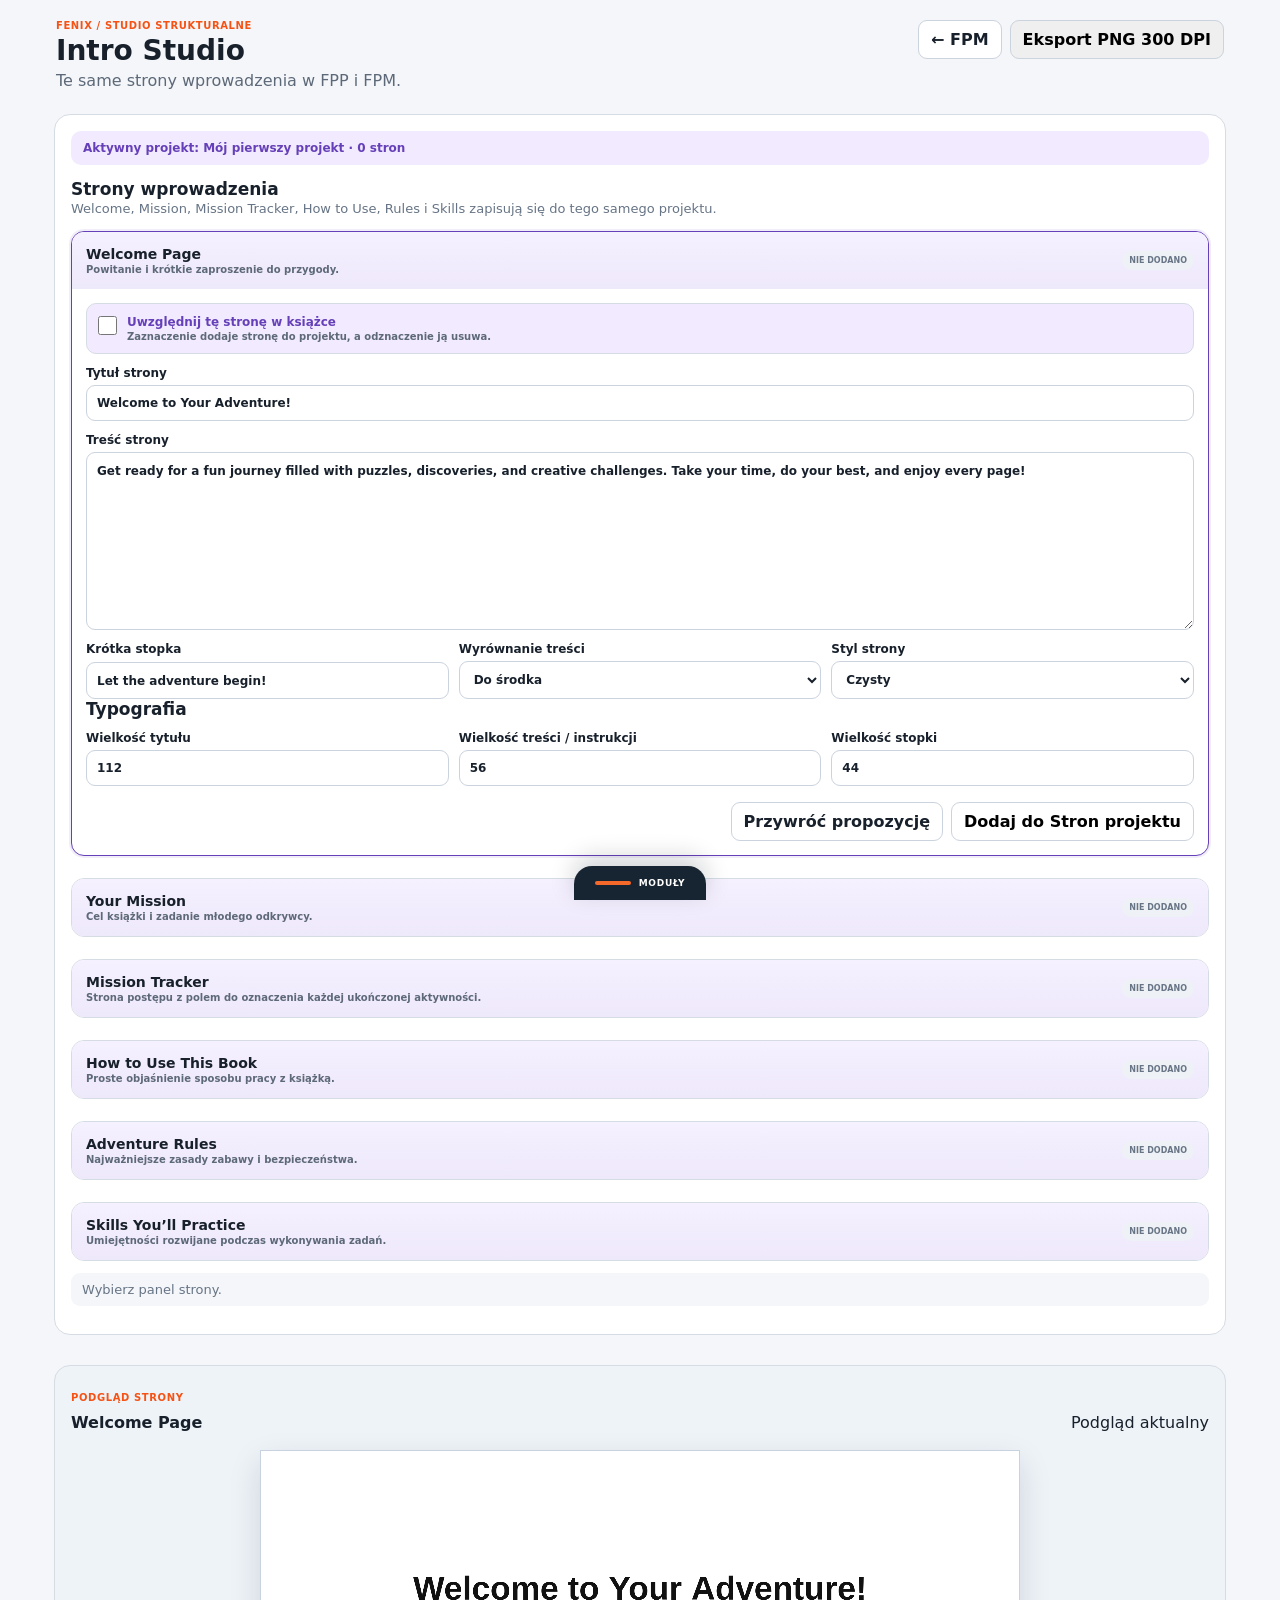
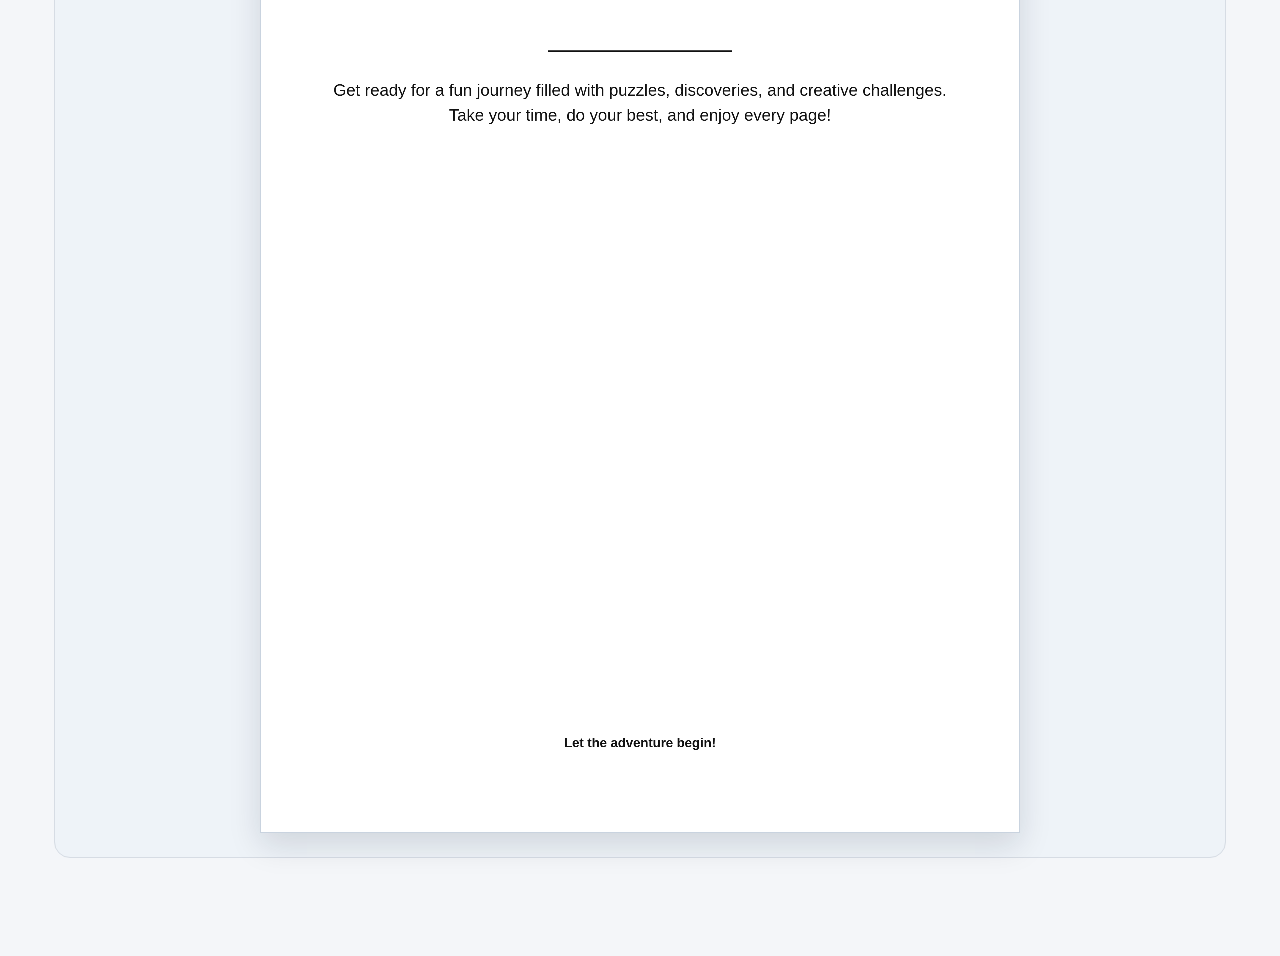
==== modules/intro-studio/index.html @ 54fc4a0f "Activate Intro Studio in FPM using shared logic" ====
<!doctype html><html lang="pl"><head><meta charset="utf-8"><meta name="viewport" content="width=device-width,initial-scale=1,viewport-fit=cover"><meta name="theme-color" content="#0e151c"><title>FPM · Intro Studio</title><link rel="stylesheet" href="../../fpm.css?v=13"><link rel="stylesheet" href="intro.css?v=1"></head><body data-module="intro-studio" data-engine="specialized"><header><div><p class="eyebrow">FENIX / STUDIO STRUKTURALNE</p><h1>Intro Studio</h1><p>Te same strony wprowadzenia w FPP i FPM.</p></div><div class="header-actions"><a class="button ghost" href="../../index.html#home">← FPM</a><button id="downloadPng" type="button">Eksport PNG 300 DPI</button></div></header><main class="intro-layout"><section class="card intro-controls"><div id="projectInfo" class="project-info"></div><div class="section-title">Strony wprowadzenia</div><p class="intro-help">Welcome, Mission, Mission Tracker, How to Use, Rules i Skills zapisują się do tego samego projektu.</p><div id="introPanels" class="control-sections"></div><p id="saveStatus" class="intro-status" aria-live="polite">Wybierz panel strony.</p></section><section class="preview-section"><div class="preview-heading"><div><p class="eyebrow">PODGLĄD STRONY</p><strong id="previewLabel">Welcome Page</strong></div><div id="status">Gotowy</div></div><canvas id="page" width="2550" height="3300"></canvas></section></main><script src="../../core/page-schema.js?v=3"></script><script src="../../core/fenix-core.js?v=4"></script><script src="intro-renderer.js?v=1"></script><script src="intro.js?v=1"></script><script src="../../fpm-shell.js?v=13"></script></body></html>
---- fpm.css ----
:root{--bg:#f4f6f9;--panel:#fff;--line:#d6dde5;--text:#131922;--muted:#667485;--dark:#0e151c;--orange:#f56a2a;--soft:#fff0e8}*{box-sizing:border-box}body{margin:0;font-family:Inter,system-ui,-apple-system,Segoe UI,sans-serif;background:var(--bg);color:var(--text);padding-bottom:84px}button,input,select{font:inherit}.top{position:sticky;top:0;z-index:20;background:var(--dark);color:#fff;padding:14px 16px;display:flex;justify-content:space-between;align-items:center}.top div{display:grid;gap:2px}.top small{color:#9fb0c0}.top>b{font-size:10px;background:var(--orange);padding:5px 8px;border-radius:999px}.nav{display:none!important}main{padding:14px;max-width:760px;margin:auto}.view{display:none}.view.active{display:block}.card,details{background:var(--panel);border:1px solid var(--line);border-radius:14px;padding:14px;margin-bottom:12px}.hero{border-left:5px solid var(--orange)}.card>span{font-size:10px;font-weight:900;color:var(--orange);letter-spacing:.06em}.card h2{margin:4px 0 7px}.card p{margin:0 0 12px;color:var(--muted);font-size:13px}.card button,.actions button{border:1px solid var(--line);border-radius:10px;padding:11px 13px;background:#fff;font-weight:800}.primary{background:var(--orange)!important;border-color:var(--orange)!important;color:#fff}.tiles{display:grid;grid-template-columns:1fr 1fr;gap:10px}.tiles button{min-height:104px;text-align:left;border:1px solid var(--line);border-radius:13px;background:#fff;padding:13px}.tiles button:first-child{border:2px solid var(--orange);background:var(--soft)}.tiles b,.tiles small{display:block}.tiles small{margin-top:6px;color:var(--muted)}.assets{display:grid;grid-template-columns:1fr 1fr;gap:10px}.asset{background:#fff;border:1px solid var(--line);border-radius:12px;padding:8px}.asset img{width:100%;aspect-ratio:1;object-fit:contain;border-radius:8px}.roles{display:flex;gap:5px;flex-wrap:wrap;margin-top:6px}.roles button{border:1px solid var(--line);background:#fff;border-radius:8px;padding:6px;font-size:10px}.roles button.on{background:var(--soft);border-color:var(--orange)}details{padding:0}summary{padding:13px;font-weight:900}details>div{padding:0 13px 13px}.fields{display:grid;grid-template-columns:1fr 1fr;gap:9px}.fields label{font-size:12px;font-weight:800;color:#4d5a68}.fields input,.fields select{width:100%;margin-top:5px;padding:9px;border:1px solid var(--line);border-radius:9px;background:#fff}.preview{background:#dfe5eb;padding:10px;border-radius:13px;margin:12px 0}.preview canvas{display:block;width:100%;height:auto;background:#fff;border-radius:8px}.preview div{font-size:12px;color:#168b67;margin-top:7px}.actions{display:flex;gap:8px}.actions button{flex:1}.page{background:#fff;border:1px solid var(--line);border-radius:12px;padding:12px;margin-bottom:8px}.page small{display:block;margin-top:4px;color:var(--muted)}#assetStatus{font-size:12px;color:#168b67;margin-top:8px}
/* FPM 2.2 — aktywna belka modułów wysuwana od dołu */
.fpm-active-bar{position:fixed;left:50%;bottom:max(0px,env(safe-area-inset-bottom));transform:translateX(-50%);z-index:1000;width:min(100%,760px);display:grid;justify-items:center;pointer-events:none}.fpm-bar-handle{pointer-events:auto;width:132px;height:34px;border:0;border-radius:18px 18px 0 0;background:#172431;color:#fff;box-shadow:0 -8px 24px #0710192f;display:flex;align-items:center;justify-content:center;gap:8px;padding:0 14px}.fpm-bar-handle span{display:block;width:36px;height:4px;border-radius:999px;background:#f56a2a}.fpm-bar-handle small{font-size:9px;font-weight:900;letter-spacing:.08em}.fpm-bar-content{pointer-events:auto;width:100%;max-height:0;overflow:hidden;opacity:0;transform:translateY(18px);transition:max-height .28s ease,opacity .2s ease,transform .24s ease;background:#172431;border-radius:22px 22px 0 0;box-shadow:0 -18px 44px #0710194d}.fpm-active-bar.open .fpm-bar-content{max-height:320px;opacity:1;transform:none}.fpm-active-bar.open .fpm-bar-handle{border-radius:18px 18px 0 0}.fpm-bar-utility{display:grid;grid-template-columns:repeat(3,minmax(0,1fr));gap:6px;padding:10px 10px 6px}.fpm-bar-utility button{border:0;border-radius:12px;background:#223446;color:#dbe5ed;min-height:48px;display:grid;place-items:center;gap:1px;padding:5px}.fpm-bar-utility button span{font-size:18px;line-height:1}.fpm-bar-utility button small{font-size:10px;font-weight:800}.fpm-bar-label{padding:6px 12px 5px;color:#8ea0b1;font-size:9px;font-weight:900;letter-spacing:.1em}.fpm-module-strip{display:flex;gap:8px;overflow-x:auto;padding:0 10px 14px;scroll-snap-type:x proximity;-webkit-overflow-scrolling:touch}.fpm-module-strip::-webkit-scrollbar{display:none}.fpm-module-strip button{scroll-snap-align:start;flex:0 0 136px;min-height:78px;border:1px solid #ffffff12;background:#0f1a24;color:#eef4f8;border-radius:14px;padding:10px;display:grid;align-content:center;gap:3px;text-align:left;position:relative}.fpm-module-strip button b{font-size:10px;color:#ff8a52;letter-spacing:.05em}.fpm-module-strip button span{font-size:12px;font-weight:800}.fpm-module-strip button em{font-style:normal;font-size:8px;color:#8ea0b1}.fpm-module-strip button:not(.soon):active{transform:scale(.98);background:#1d2b38}.fpm-module-strip button.soon{opacity:.42}.fpm-module-strip button.soon::after{content:"";position:absolute;inset:0;border-radius:14px;background:linear-gradient(135deg,#ffffff05,#ffffff00)}
@media(max-width:520px){.tiles,.fields{grid-template-columns:1fr}.assets{grid-template-columns:1fr 1fr}main{padding:11px}.fpm-active-bar{width:100%}.fpm-bar-content{border-radius:20px 20px 0 0}.fpm-module-strip button{flex-basis:128px}.fpm-bar-utility{padding-inline:8px}}
---- modules/intro-studio/intro.css ----
:root{--intro-purple:#6640b8;--intro-purple-soft:#f2ebff;--intro-line:#d6dce4;--intro-panel:#fff;--intro-text:#17202b;--intro-muted:#5d6978;--intro-bg:#f4f6f9}*{box-sizing:border-box}body{margin:0;background:var(--intro-bg);color:var(--intro-text);font-family:Inter,system-ui,-apple-system,"Segoe UI",sans-serif}body>header{max-width:1200px;margin:0 auto;padding:20px 16px 10px;display:flex;justify-content:space-between;gap:16px;align-items:flex-start}body>header h1{margin:3px 0 4px;font-size:28px}body>header p{margin:0;color:var(--intro-muted)}.eyebrow{color:#f55214!important;font-size:10px;font-weight:900;letter-spacing:.06em}.header-actions{display:flex;gap:8px;flex-wrap:wrap}.intro-layout{display:flex;flex-direction:column;gap:18px;max-width:1200px;margin:0 auto;padding:14px}.card,.preview-section{border:1px solid var(--intro-line);border-radius:16px;background:#fff}.intro-controls{padding:16px}.project-info{margin-bottom:14px;padding:10px 12px;border-radius:10px;background:var(--intro-purple-soft);color:var(--intro-purple);font-size:12px;font-weight:800}.section-title{font-size:17px;font-weight:900}.intro-help{margin:6px 0 14px;color:var(--intro-muted);font-size:12px;line-height:1.5}.control-sections{display:grid;gap:10px;margin-top:10px}.control-sections details{border:1px solid var(--intro-line);border-radius:13px;background:#fff;overflow:hidden}.control-sections details.is-active{border-color:var(--intro-purple);box-shadow:0 0 0 2px rgba(102,64,184,.09)}.control-sections details.is-in-project summary em{background:#e9f8ef;color:#14733d}.control-sections summary{display:flex;align-items:center;gap:10px;padding:14px;cursor:pointer;list-style:none;background:linear-gradient(180deg,#f5f1ff,#eee8fb)}.control-sections summary span{display:grid;gap:2px;min-width:0}.control-sections summary strong{font-size:14px}.control-sections summary small{color:var(--intro-muted);font-size:10px}.control-sections summary em{margin-left:auto;padding:5px 7px;border-radius:999px;background:#eef1f5;color:#687586;font-size:8px;font-style:normal;font-weight:900}.intro-panel-body{padding:0 14px 14px}.include-page{display:flex;align-items:flex-start;gap:10px;margin:14px 0 4px;padding:11px;border:1px solid var(--intro-line);border-radius:10px;background:var(--intro-purple-soft)}.include-page input{width:19px!important;height:19px;margin:1px 0 0;accent-color:var(--intro-purple)}.include-page span{display:grid;gap:2px}.include-page strong{font-size:12px;color:var(--intro-purple)}.include-page small{font-size:10px;color:var(--intro-muted)}label{display:grid;gap:5px;margin:12px 0 0;font-size:12px;font-weight:800}input,textarea,select{width:100%;padding:10px;border:1px solid #cbd3de;border-radius:9px;background:#fff;color:var(--intro-text);font:inherit}textarea{resize:vertical;min-height:150px;line-height:1.45}.form-grid{display:grid;grid-template-columns:repeat(3,minmax(0,1fr));gap:0 10px}.tracker-options{margin:12px 0;padding:12px;border:1px solid var(--intro-line);border-radius:11px;background:#f8f6fc}.tracker-note{grid-column:1/-1;margin:0;color:var(--intro-muted);font-size:10px}.panel-actions{display:flex;justify-content:flex-end;gap:8px;margin-top:16px}.panel-actions button,.button,button{padding:9px 12px;border:1px solid #cbd3de;border-radius:9px;font-weight:800}.button{display:inline-block;background:var(--intro-purple);color:#fff!important;text-decoration:none}.button.ghost,button.ghost{background:#fff;color:var(--intro-text)!important}.intro-status{margin:12px 0 0;padding:9px 11px;border-radius:9px;background:var(--intro-bg);color:var(--intro-muted);font-size:11px}.intro-status.saved{background:#e9f8ef;color:#14733d;font-weight:800}.preview-section{padding:16px;background:#eef3f8}.preview-heading{display:flex;align-items:flex-end;justify-content:space-between;gap:12px;margin-bottom:10px}.preview-section canvas{display:block;width:min(100%,760px);height:auto;margin:18px auto 8px;background:#fff;border:1px solid #c9d3df;box-shadow:0 12px 30px #0f172a22}@media(max-width:720px){body>header{flex-direction:column}.intro-layout{padding:10px}.form-grid{grid-template-columns:1fr}.panel-actions{flex-direction:column}.panel-actions button{width:100%}.preview-heading{align-items:flex-start;flex-direction:column}}
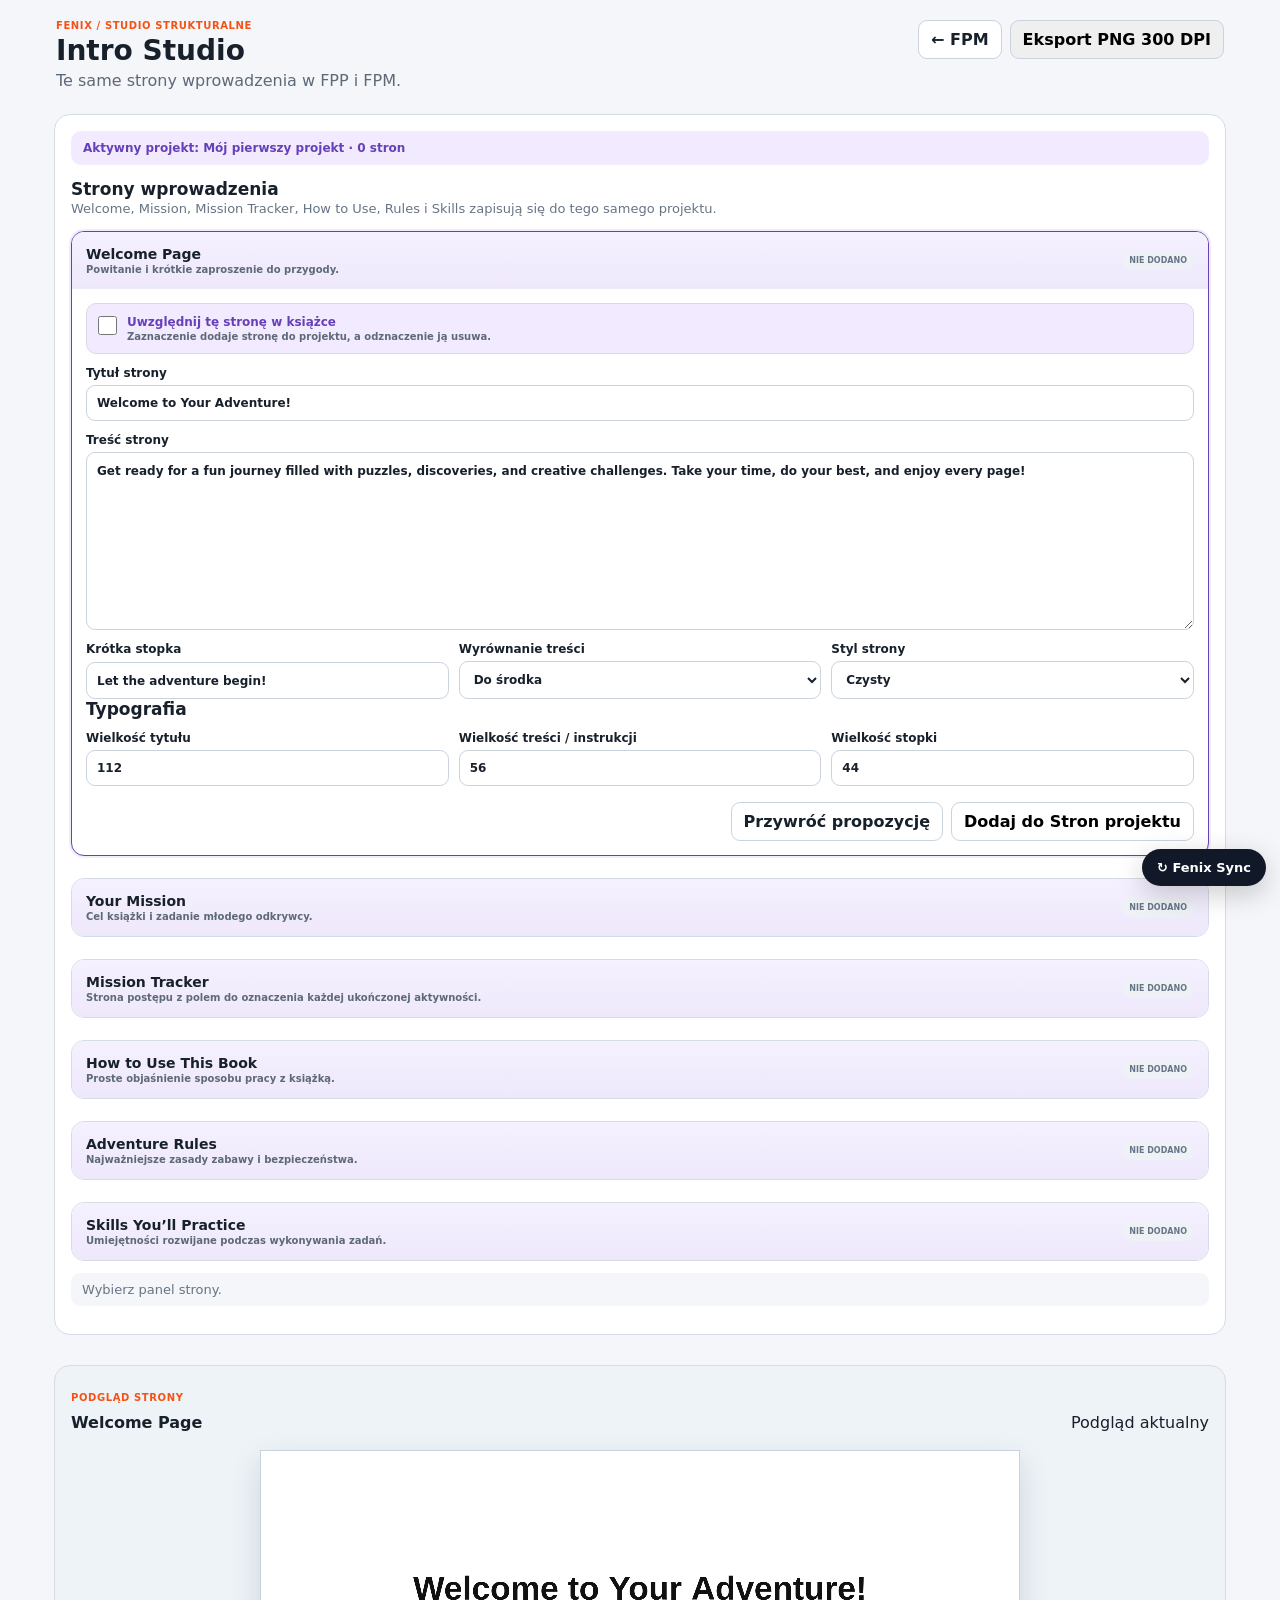
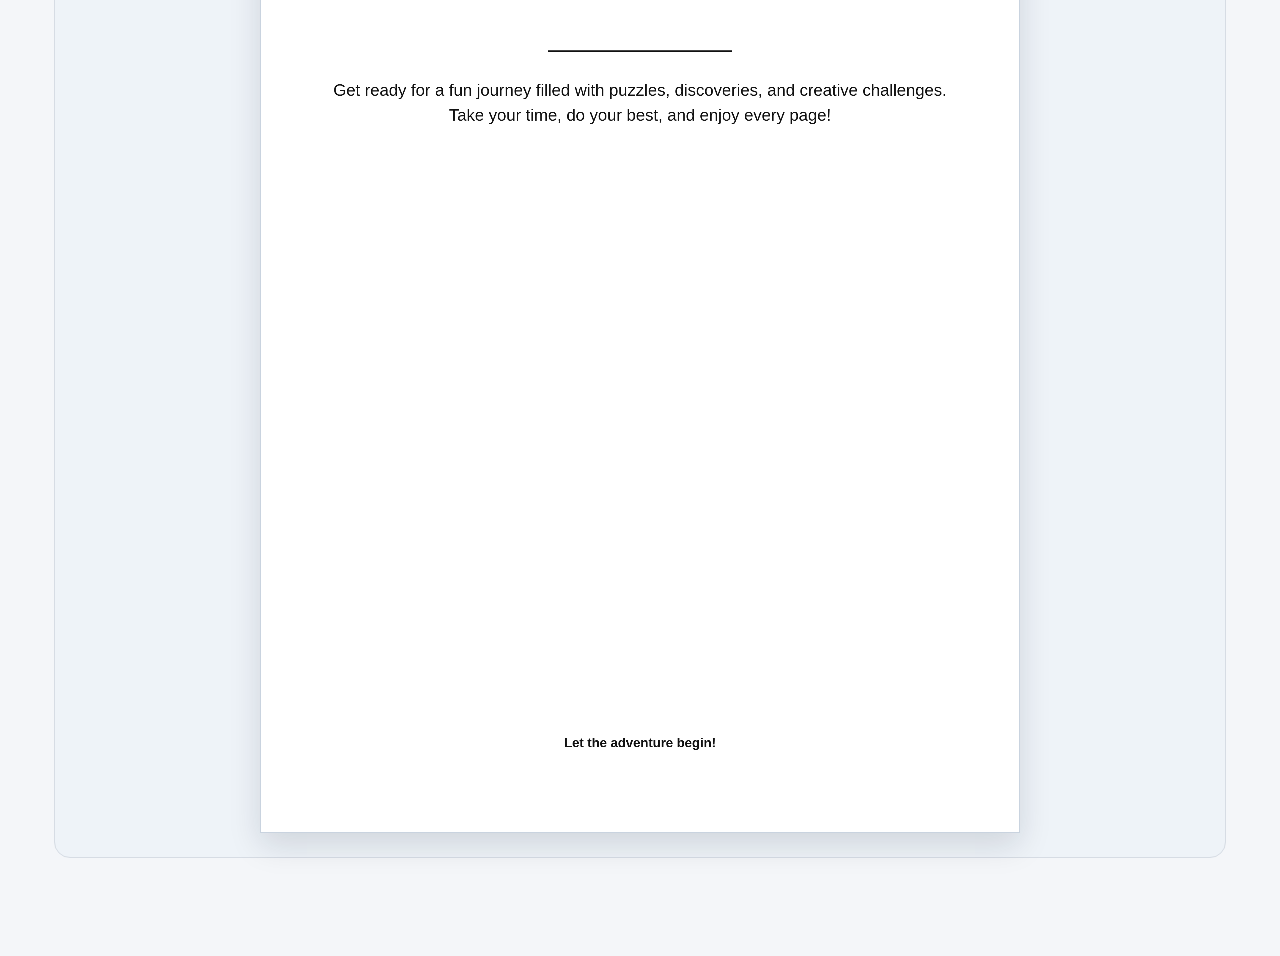
==== commit 095d32ca: "Keep Intro Studio mobile routing and sync path-safe" ====
--- a/modules/intro-studio/index.html
+++ b/modules/intro-studio/index.html
@@ -1 +1 @@
-<!doctype html><html lang="pl"><head><meta charset="utf-8"><meta name="viewport" content="width=device-width,initial-scale=1,viewport-fit=cover"><meta name="theme-color" content="#0e151c"><title>FPM · Intro Studio</title><link rel="stylesheet" href="../../fpm.css?v=13"><link rel="stylesheet" href="intro.css?v=1"></head><body data-module="intro-studio" data-engine="specialized"><header><div><p class="eyebrow">FENIX / STUDIO STRUKTURALNE</p><h1>Intro Studio</h1><p>Te same strony wprowadzenia w FPP i FPM.</p></div><div class="header-actions"><a class="button ghost" href="../../index.html#home">← FPM</a><button id="downloadPng" type="button">Eksport PNG 300 DPI</button></div></header><main class="intro-layout"><section class="card intro-controls"><div id="projectInfo" class="project-info"></div><div class="section-title">Strony wprowadzenia</div><p class="intro-help">Welcome, Mission, Mission Tracker, How to Use, Rules i Skills zapisują się do tego samego projektu.</p><div id="introPanels" class="control-sections"></div><p id="saveStatus" class="intro-status" aria-live="polite">Wybierz panel strony.</p></section><section class="preview-section"><div class="preview-heading"><div><p class="eyebrow">PODGLĄD STRONY</p><strong id="previewLabel">Welcome Page</strong></div><div id="status">Gotowy</div></div><canvas id="page" width="2550" height="3300"></canvas></section></main><script src="../../core/page-schema.js?v=3"></script><script src="../../core/fenix-core.js?v=4"></script><script src="intro-renderer.js?v=1"></script><script src="intro.js?v=1"></script><script src="../../fpm-shell.js?v=13"></script></body></html>+<!doctype html><html lang="pl"><head><meta charset="utf-8"><meta name="viewport" content="width=device-width,initial-scale=1,viewport-fit=cover"><meta name="theme-color" content="#0e151c"><title>FPM · Intro Studio</title><link rel="stylesheet" href="../../fpm.css?v=13"><link rel="stylesheet" href="intro.css?v=1"></head><body data-module="intro-studio" data-engine="specialized"><header><div><p class="eyebrow">FENIX / STUDIO STRUKTURALNE</p><h1>Intro Studio</h1><p>Te same strony wprowadzenia w FPP i FPM.</p></div><div class="header-actions"><a class="button ghost" href="../../index.html#home">← FPM</a><button id="downloadPng" type="button">Eksport PNG 300 DPI</button></div></header><main class="intro-layout"><section class="card intro-controls"><div id="projectInfo" class="project-info"></div><div class="section-title">Strony wprowadzenia</div><p class="intro-help">Welcome, Mission, Mission Tracker, How to Use, Rules i Skills zapisują się do tego samego projektu.</p><div id="introPanels" class="control-sections"></div><p id="saveStatus" class="intro-status" aria-live="polite">Wybierz panel strony.</p></section><section class="preview-section"><div class="preview-heading"><div><p class="eyebrow">PODGLĄD STRONY</p><strong id="previewLabel">Welcome Page</strong></div><div id="status">Gotowy</div></div><canvas id="page" width="2550" height="3300"></canvas></section></main><script src="../../core/page-schema.js?v=3"></script><script src="../../core/fenix-core.js?v=4"></script><script src="intro-renderer.js?v=1"></script><script src="intro.js?v=1"></script><script src="../../core/sync-core.js?v=2"></script><script src="../../core/sync-ui.js?v=2"></script></body></html>
